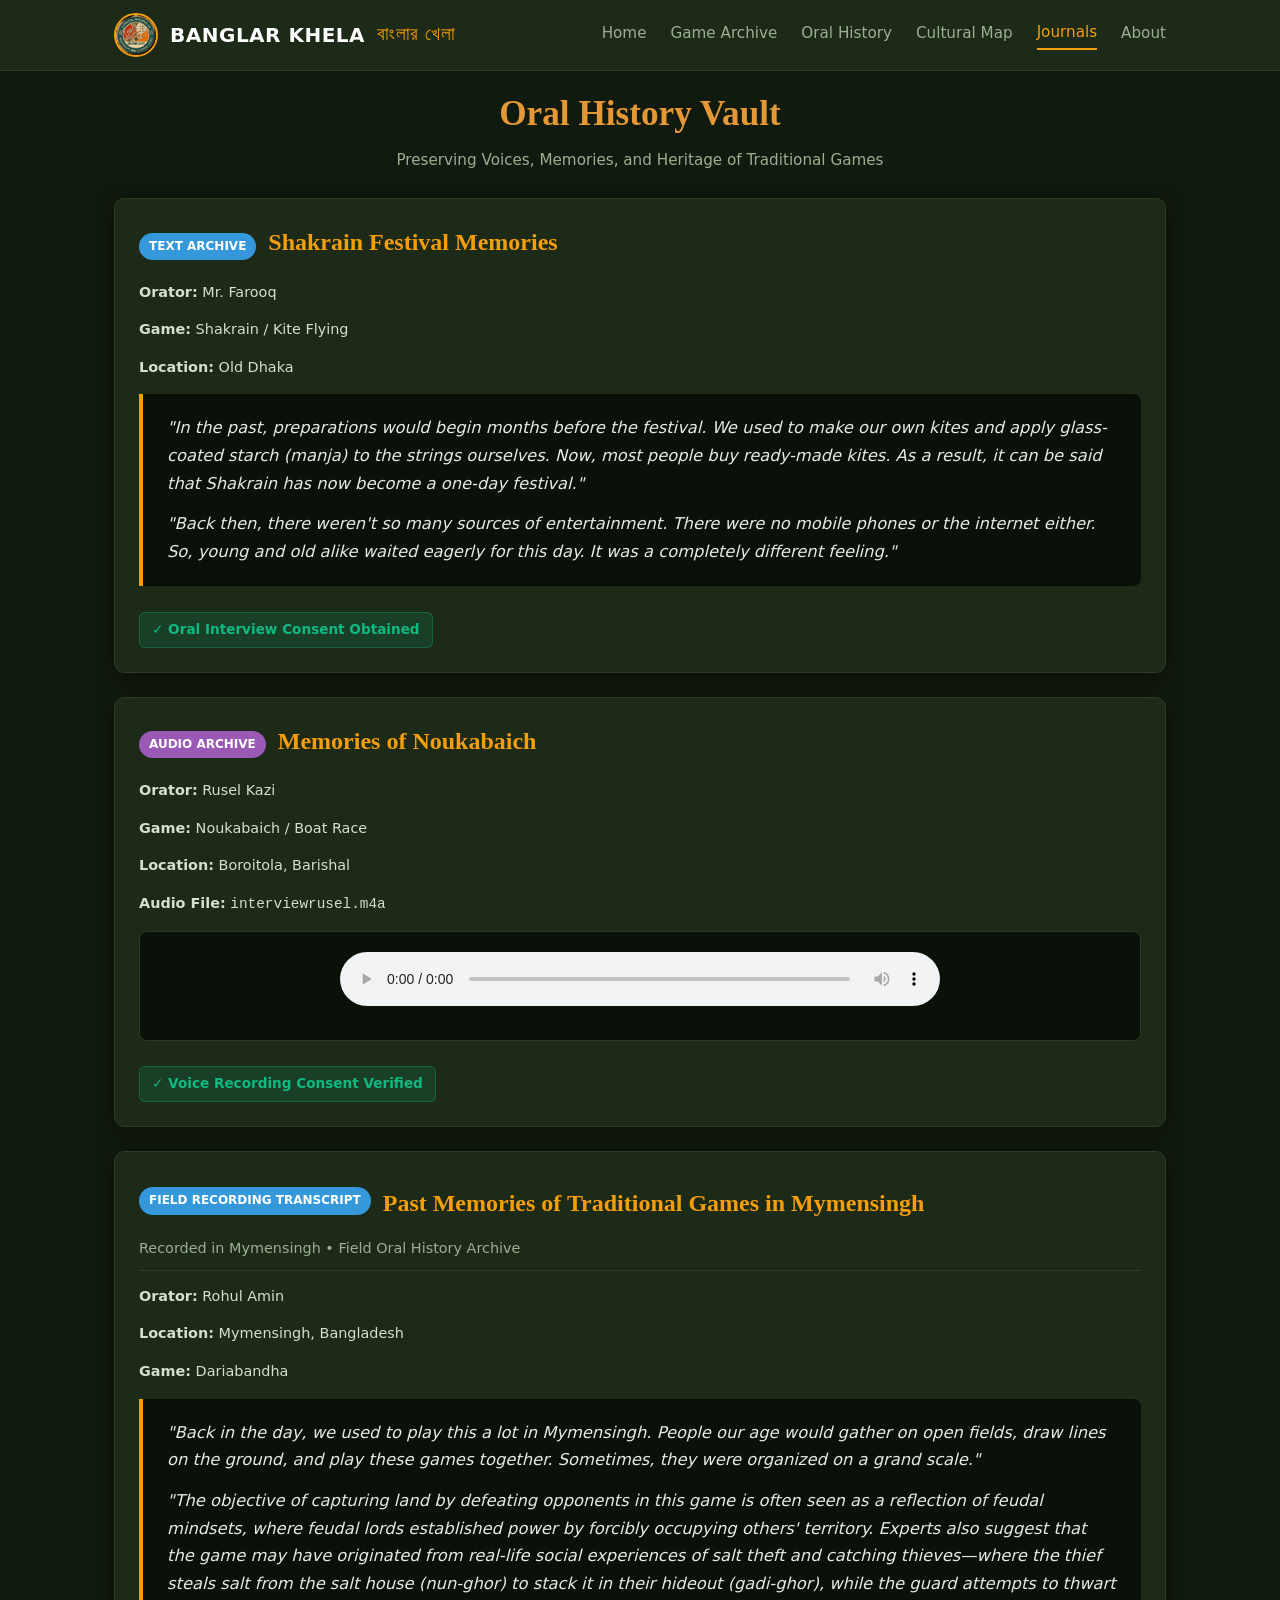
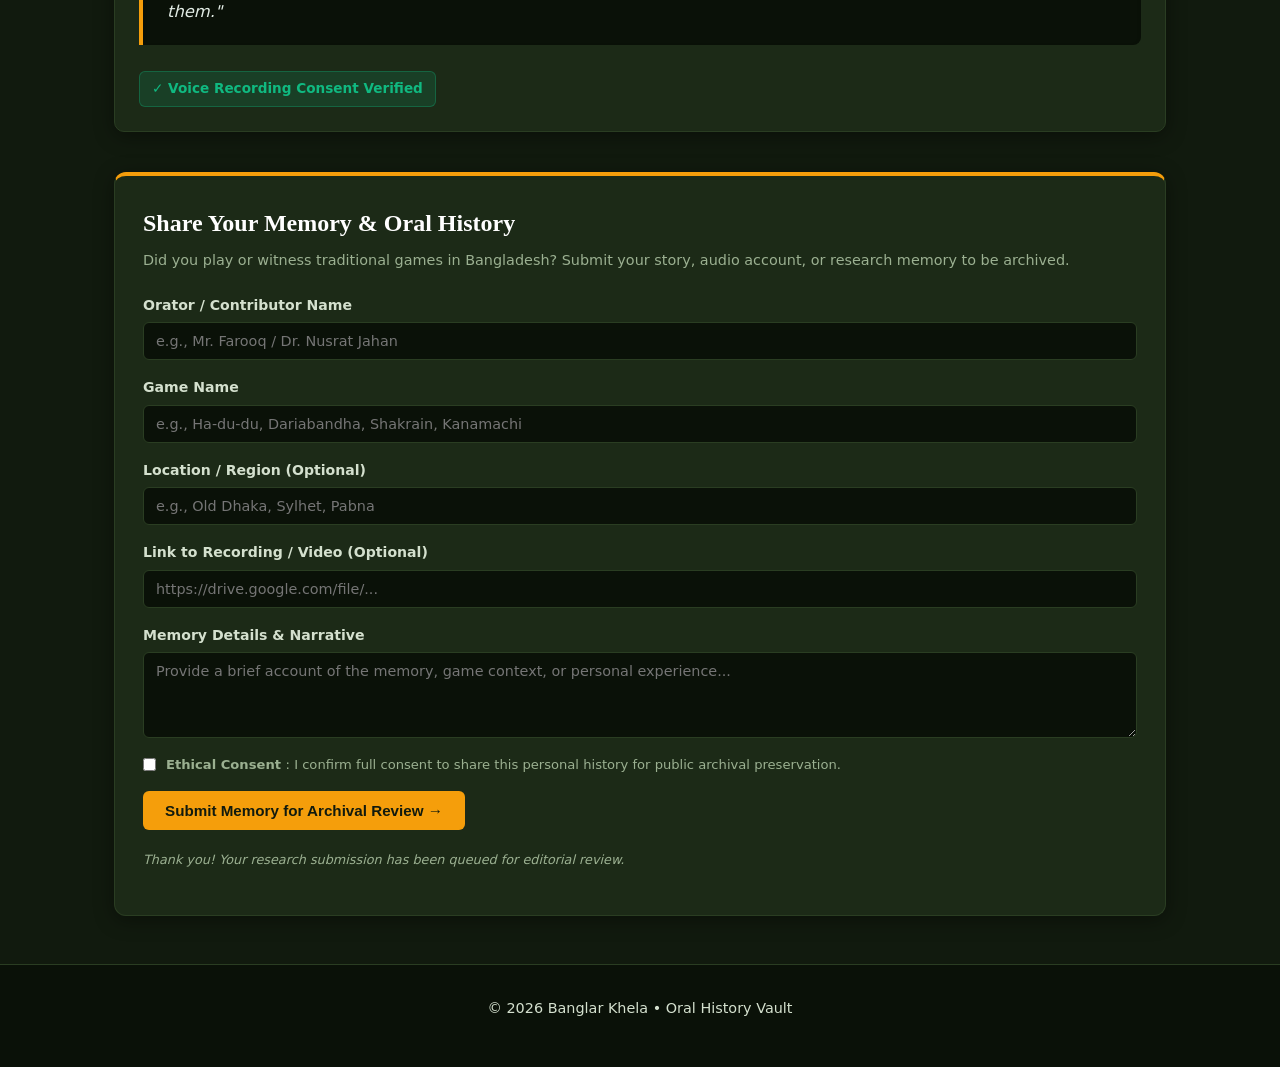
==== oral-history.html @ e22b5107 "Add files via upload" ====
<!DOCTYPE html>
<html lang="en">
<head>
  <meta charset="UTF-8">
  <meta name="viewport" content="width=device-width, initial-scale=1.0">
  <title>BANGLAR KHELA | Oral History Vault</title>
  <link rel="stylesheet" href="style.css">
</head>
<body>

<!-- ==========================================================================
      1. HEADER & NAVIGATION
      ========================================================================== -->

      <header class="site-header">
    <div class="nav-container">
      <a href="index.html" class="brand-logo">
        <img src="logo.png" alt="Banglar Khela Logo" class="site-logo">
        <div class="brand-title">
          BANGLAR KHELA <span class="bengali">বাংলার খেলা</span>
        </div>
      </a>

      <nav class="nav-menu">
        <a href="index.html">Home</a>
        <a href="archive.html">Game Archive</a>
        <a href="oral-history.html">Oral History</a>
        <a href="cultural-map.html">Cultural Map</a>
        <a href="journals.html" class="active">Journals</a>
        <a href="about.html">About</a>
      </nav>
    </div>
  </header>


    <div class="header-title">
      <h1>Oral History Vault</h1>
      <p class="subtitle">Preserving Voices, Memories, and Heritage of Traditional Games</p>
    </div>
  </header>

  <main class="container">

    <!-- SECTION 1: Text Interview (Mr. Farooq) -->
    <article class="card">
      <div class="card-header">
        <span class="badge badge-text">TEXT ARCHIVE</span>
        <h2 class="card-title">Shakrain Festival Memories</h2>
      </div>
      <div class="orator-info">
        <p><strong>Orator:</strong> Mr. Farooq</p>
        <p><strong>Game:</strong> Shakrain / Kite Flying </p>
        <p><strong>Location:</strong> Old Dhaka</p>
      </div>
      <blockquote class="transcript-excerpt">
        <p>"In the past, preparations would begin months before the festival. We used to make our own kites and apply glass-coated starch (manja) to the strings ourselves. Now, most people buy ready-made kites. As a result, it can be said that Shakrain has now become a one-day festival."</p>
        <p>"Back then, there weren't so many sources of entertainment. There were no mobile phones or the internet either. So, young and old alike waited eagerly for this day. It was a completely different feeling."</p>
      </blockquote>
      <div class="ethical-note">
        <span>✓ Oral Interview Consent Obtained</span>
      </div>
    </article>

    <!-- SECTION 2: Audio Interview (Rusel Kazi) -->
    <article class="card">
      <div class="card-header">
        <span class="badge badge-audio">AUDIO ARCHIVE</span>
        <h2 class="card-title">Memories of Noukabaich</h2>
      </div>
      <div class="orator-info">
        <p><strong>Orator:</strong> Rusel Kazi</p>
        <p><strong>Game:</strong> Noukabaich / Boat Race</p>
        <p><strong>Location:</strong> Boroitola, Barishal</p>
        <p><strong>Audio File:</strong> <code>interviewrusel.m4a</code></p>
      </div>
      <div class="audio-wrapper">
        <audio controls class="custom-audio">
          <source src="interviewruselkazi.m4a" type="audio/mp4">
          <source src="interviewruselkazi.m4a" type="audio/x-m4a">
          Your browser does not support the audio element.
        </audio>
      </div>
      <div class="ethical-note">
        <span>✓ Voice Recording Consent Verified</span>
      </div>
    </article>

    <!-- ==========================================================================
       SECTION 3: ORAL HISTORY ENTRY: ROHUL AMIN (MYMENSINGH)
       ========================================================================== -->
    <article class="card">
      <div class="card-header">
        <span class="badge badge-text">FIELD RECORDING TRANSCRIPT</span>
        <h2 class="card-title" style="font-size: 1.5rem; margin-top: 0.5rem; margin-bottom: 0.25rem;">
          Past Memories of Traditional Games in Mymensingh
        </h2>
      </div>

      <p class="interview-meta">Recorded in Mymensingh • Field Oral History Archive</p>

      <div class="orator-info" style="margin-bottom: 1rem;">
        <p><strong>Orator:</strong> Rohul Amin</p>
        <p><strong>Location:</strong> Mymensingh, Bangladesh</p>
        <p><strong>Game:</strong> Dariabandha</p>
      </div>

      <!-- Styled Transcript Block (Matching Mr. Farooq's Design) -->
      <blockquote class="transcript-excerpt">
        <p>"Back in the day, we used to play this a lot in Mymensingh. People our age would gather on open fields, draw lines on the ground, and play these games together. Sometimes, they were organized on a grand scale."</p>
        <p>"The objective of capturing land by defeating opponents in this game is often seen as a reflection of feudal mindsets, where feudal lords established power by forcibly occupying others' territory. Experts also suggest that the game may have originated from real-life social experiences of salt theft and catching thieves—where the thief steals salt from the salt house (<em>nun-ghor</em>) to stack it in their hideout (<em>gadi-ghor</em>), while the guard attempts to thwart them."</p>
      </blockquote>

      <!-- Verification Badge -->
      <div class="ethical-note">
        <span>✓ Voice Recording Consent Verified</span>
      </div>
    </article>

    <!-- SECTION 4: Submission Form (At the Bottom) -->
    <section class="submission-card">
      <h2>Share Your Memory & Oral History</h2>
      <p class="section-desc">Did you play or witness traditional games in Bangladesh? Submit your story, audio account, or research memory to be archived.</p>

      <form class="memory-form" onsubmit="event.preventDefault(); alert('Thank you! Your memory submission has been queued for archival review.');">
        
        <div class="form-group">
          <label for="oratorName">Orator / Contributor Name </label>
          <input type="text" id="oratorName" placeholder="e.g., Mr. Farooq / Dr. Nusrat Jahan" required>
        </div>

        <div class="form-group">
          <label for="gameName">Game Name </label>
          <input type="text" id="gameName" placeholder="e.g., Ha-du-du, Dariabandha, Shakrain, Kanamachi" required>
        </div>

        <div class="form-group">
          <label for="location">Location / Region (Optional)</label>
          <input type="text" id="location" placeholder="e.g., Old Dhaka, Sylhet, Pabna">
        </div>

        <div class="form-group">
          <label for="mediaUrl">Link to Recording / Video (Optional)</label>
          <input type="url" id="mediaUrl" placeholder="https://drive.google.com/file/...">
        </div>

        <div class="form-group">
          <label for="memoryDetails">Memory Details & Narrative </label>
          <textarea id="memoryDetails" rows="4" placeholder="Provide a brief account of the memory, game context, or personal experience..." required></textarea>
        </div>

        <div class="form-group checkbox-group">
          <input type="checkbox" id="ethicalConsent" required>
          <label for="ethicalConsent"><strong>Ethical Consent </strong>: I confirm full consent to share this personal history for public archival preservation.</label>
        </div>

        <button type="submit" class="submit-btn">Submit Memory for Archival Review &rarr;</button>

        <p class="thank-you-msg">Thank you! Your research submission has been queued for editorial review.</p>
      </form>
    </section>

  </main>

  <footer class="site-footer">
    <div class="container">
      <p>&copy; 2026 Banglar Khela • Oral History Vault</p>
    </div>
  </footer>

</body>
</html>
---- style.css ----
/* ==========================================================================
   1. RESET & CSS VARIABLES (RICH DARK OLIVE THEME)
   ========================================================================== */

:root {
  /* Rich Dark Olive Color Palette */
  --bg-body: #111a0e;         /* Deepest Dark Olive Base */
  --bg-card: #1c2a17;         /* Elevated Dark Olive Cards & Header */
  --bg-darker: #0a1108;       /* Darkest Olive for Tables, Inputs & Footer */
  --border-color: #2a3d22;    /* Subtle Olive Border */
  --border-hover: #f59e0b;    /* Warm Gold Border Hover */
  
  /* Legacy/Compatibility Color Mappings */
  --bg-dark: var(--bg-body);
  --header-bg: var(--bg-card);
  --card-bg: var(--bg-card);
  --card-border: var(--border-color);

  /* Text Colors */
  --text-main: #d4e0ce;       /* Light olive sage text */
  --text-white: #ffffff;      /* High contrast white headings */
  --text-muted: #9bb091;      /* Muted sage-gray text */
  
  /* Accent Colors */
  --accent-gold: #f59e0b;     /* Warm Gold Accent */
  --gold-accent: #f59e0b;     /* Gold Accent Mapping */
  --gold-title: #e59836;      /* Title Gold Accent */
  --accent-orange: #f97316;   /* Vibrant Warm Orange */
  --accent-orange-hover: #ea580c;
  --accent-emerald: #10b981;  /* Fresh Emerald Accent */
  
  /* Badge Accent Colors */
  --green-badge: #2ecc71;
  --blue-badge: #3498db;
  --purple-badge: #9b59b6;
  --red-badge: #e74c3c;

  /* Spacing & Radii */
  --border-radius-sm: 6px;
  --border-radius-md: 10px;
  --border-radius-lg: 12px;
  --box-shadow: 0 4px 20px rgba(0, 0, 0, 0.4);
}

* {
  box-sizing: border-box;
  margin: 0;
  padding: 0;
}

body {
  background-color: var(--bg-body);
  color: var(--text-main);
  font-family: 'Plus Jakarta Sans', system-ui, -apple-system, sans-serif;
  line-height: 1.6;
}

.container {
  max-width: 1100px;
  margin: 0 auto;
  padding: 0 1.5rem;
}

.hero-container,
.content-wrapper {
  text-align: center;
}

/* ==========================================================================
   2. HEADER & NAVIGATION LAYOUT
   ========================================================================== */

header, .site-header {
  background-color: var(--bg-card);
  backdrop-filter: blur(10px);
  border-bottom: 1px solid var(--border-color);
  position: sticky;
  top: 0;
  z-index: 1000;
  padding: 0.8rem 0;
}

.nav-container {
  display: flex;
  justify-content: space-between;
  align-items: center;
  max-width: 1100px;
  margin: 0 auto;
  padding: 0 1.5rem;
}

/* Brand Section: Circular Logo + English & Bengali Title */
.brand-logo {
  display: flex;
  align-items: center;
  gap: 12px;
  text-decoration: none;
  font-size: 1.25rem;
  font-weight: 700;
  color: var(--text-white);
}

.brand-logo span {
  color: var(--accent-gold);
  margin-left: 4px;
}

/* Perfect Circle Logo Rule */
.site-logo,
.brand-logo img,
header img {
  width: 44px !important;
  height: 44px !important;
  border-radius: 50% !important;
  object-fit: cover !important;
  object-position: center;
  border: 2px solid var(--accent-gold) !important;
  flex-shrink: 0;
}

/* Title Styling */
.brand-title {
  color: var(--text-white);
  font-size: 1.25rem;
  font-weight: 700;
  letter-spacing: 0.5px;
  display: flex;
  align-items: center;
  gap: 8px;
}

.brand-title .bengali,
.bengali-title {
  color: var(--accent-gold);
  font-weight: 500;
  font-size: 1.2rem;
}

/* Navigation Links */
.nav-links, .nav-menu {
  display: flex;
  list-style: none;
  gap: 1.5rem;
  align-items: center;
  margin: 0;
  padding: 0;
}

.nav-links a, .nav-menu a {
  color: var(--text-muted);
  text-decoration: none;
  font-size: 0.95rem;
  font-weight: 500;
  transition: color 0.2s ease;
  padding-bottom: 4px;
}

.nav-links a:hover,
.nav-links a.active,
.nav-menu a:hover,
.nav-menu a.active {
  color: var(--accent-gold);
  border-bottom: 2px solid var(--accent-gold);
}

.header-title {
  text-align: center;
  margin-top: 15px;
  padding-bottom: 10px;
}

.header-title h1 {
  color: var(--gold-title);
  font-size: 2.2rem;
  margin-bottom: 6px;
}

.header-title p, .subtitle {
  color: var(--text-muted);
  font-size: 0.95rem;
}

/* ==========================================================================
   3. HEADINGS & GENERAL TYPOGRAPHY
   ========================================================================== */

h1, h2, h3 {
  color: var(--text-white);
  font-family: 'Playfair Display', Georgia, serif;
}

h1, .page-title {
  color: var(--accent-gold);
  font-size: 2.2rem;
  margin-bottom: 1rem;
  text-align: center;
}

p {
  margin-bottom: 1rem;
  color: var(--text-main);
}

/* ==========================================================================
   4. GAME ARCHIVE TABLE & FILTERS
   ========================================================================== */

.archive-container, section {
  padding: 2.5rem 0;
}

.archive-table, table {
  width: 100%;
  border-collapse: separate;
  border-spacing: 0;
  background-color: var(--bg-darker);
  border: 1px solid var(--border-color);
  border-radius: 8px;
  overflow: hidden;
  margin-top: 1.5rem;
  text-align: left;
}

.archive-table th, table th {
  color: var(--accent-gold);
  background-color: var(--bg-card);
  padding: 12px 16px;
  border-bottom: 1px solid var(--border-color);
  font-size: 0.95rem;
  font-weight: 600;
}

.archive-table td, table td {
  padding: 14px 16px;
  border-bottom: 1px solid var(--border-color);
  color: var(--text-white);
  font-size: 0.95rem;
}

.archive-table tr:hover {
  background-color: rgba(42, 61, 34, 0.5);
}

/* Category Filter Buttons */
.filter-tabs, .filter-buttons {
  display: flex;
  gap: 10px;
  margin-bottom: 1.5rem;
  flex-wrap: wrap;
}

.filter-btn, .tab-btn {
  background: var(--bg-card);
  border: 1px solid var(--border-color);
  color: var(--text-main);
  padding: 8px 16px;
  border-radius: 6px;
  cursor: pointer;
  font-size: 0.9rem;
  transition: all 0.2s ease;
}

.filter-btn.active, .filter-btn:hover,
.tab-btn.active, .tab-btn:hover {
  background: var(--accent-gold);
  color: var(--bg-body);
  border-color: var(--accent-gold);
  font-weight: 600;
}

/* ==========================================================================
   5. GENERAL CARDS & HERO SECTION
   ========================================================================== */

.card-grid {
  display: grid;
  grid-template-columns: repeat(auto-fit, minmax(300px, 1fr));
  gap: 1.5rem;
  margin-top: 2rem;
}

.card {
  background-color: var(--bg-card);
  border: 1px solid var(--border-color);
  border-radius: var(--border-radius-md);
  padding: 1.5rem;
  margin-bottom: 1.5rem;
  transition: transform 0.2s ease, border-color 0.2s ease;
  box-shadow: var(--box-shadow);
}

.card:hover {
  transform: translateY(-4px);
  border-color: var(--accent-gold);
}

.card h3, .card-title {
  color: var(--gold-title);
  font-size: 1.35rem;
  margin-bottom: 0.5rem;
}

a.view-link, .card a {
  color: var(--accent-gold);
  text-decoration: none;
  font-weight: 500;
}

a.view-link:hover {
  text-decoration: underline;
}

.btn-primary {
  display: inline-block;
  background-color: var(--accent-orange);
  color: var(--bg-body);
  padding: 0.75rem 2rem;
  border-radius: 6px;
  font-weight: 700;
  font-size: 1.05rem;
  text-decoration: none;
  transition: all 0.3s ease;
}

.btn-primary:hover {
  background-color: var(--accent-orange-hover);
  transform: translateY(-2px);
}

.main-featured-image {
  width: 100%;
  max-width: 1000px;
  height: 400px;
  object-fit: cover;
  border-radius: 10px;
  display: block;
  margin: 0 auto;
}

.hero-title {
  font-family: 'Playfair Display', Georgia, serif;
  font-size: 2.5rem;
  font-weight: 700;
  color: var(--text-white);
  margin-bottom: 1.25rem;
  line-height: 1.25;
}

.hero-title-italic {
  font-style: italic;
  color: var(--accent-gold);
  font-weight: 600;
}

/* ==========================================================================
   6. DOSSIER PAGE STYLES (game-detail.html)
   ========================================================================== */

.dossier-container {
  max-width: 900px;
  margin: 0 auto;
  padding: 2.5rem 1.5rem 5rem;
}

.back-link {
  display: inline-block;
  color: var(--accent-gold);
  text-decoration: none;
  font-weight: 600;
  font-size: 0.9rem;
  margin-bottom: 1.5rem;
  transition: color 0.2s ease;
}

.back-link:hover {
  color: var(--accent-orange);
}

.dossier-header-box {
  background-color: var(--bg-card);
  border: 1px solid var(--border-color);
  border-left: 5px solid var(--accent-gold);
  border-radius: var(--border-radius-lg);
  padding: 2rem;
  margin-bottom: 2rem;
  text-align: center;
  box-shadow: var(--box-shadow);
}

.dossier-title {
  font-family: 'Playfair Display', Georgia, serif;
  font-size: 2.5rem;
  color: var(--accent-gold);
  margin-bottom: 0.75rem;
}

.dossier-tagline {
  font-size: 1.1rem;
  color: var(--text-main);
  max-width: 750px;
  margin: 0 auto;
  line-height: 1.6;
}

.meta-grid {
  display: grid;
  grid-template-columns: repeat(auto-fit, minmax(260px, 1fr));
  gap: 1.25rem;
  margin-bottom: 2rem;
}

.meta-card {
  background-color: var(--bg-card);
  border: 1px solid var(--border-color);
  border-top: 3px solid var(--accent-orange);
  padding: 1.25rem 1.5rem;
  border-radius: 10px;
  display: flex;
  flex-direction: column;
  gap: 0.5rem;
  box-shadow: 0 2px 10px rgba(0, 0, 0, 0.3);
}

.meta-label {
  font-size: 0.75rem;
  text-transform: uppercase;
  letter-spacing: 0.08em;
  color: var(--accent-gold);
  font-weight: 700;
}

.meta-value {
  font-size: 0.98rem;
  color: var(--text-white);
  font-weight: 600;
  line-height: 1.4;
}

.dossier-box {
  background-color: var(--bg-card);
  border: 1px solid var(--border-color);
  border-radius: var(--border-radius-lg);
  padding: 2rem;
  margin-bottom: 2rem;
  box-shadow: var(--box-shadow);
}

.box-title {
  font-family: 'Playfair Display', Georgia, serif;
  font-size: 1.6rem;
  color: var(--accent-gold);
  margin-bottom: 1.25rem;
  padding-bottom: 0.5rem;
  border-bottom: 2px solid var(--border-color);
}

.subsection-title {
  font-size: 1.15rem;
  color: var(--text-white);
  margin: 1.5rem 0 1rem 0;
  font-weight: 600;
}

.dossier-text {
  color: var(--text-main);
  line-height: 1.8;
  font-size: 1rem;
  margin-bottom: 1rem;
}

.dossier-text:last-child {
  margin-bottom: 0;
}

.dossier-table {
  width: 100%;
  border-collapse: separate;
  border-spacing: 0;
  background-color: var(--bg-darker);
  border: 1px solid var(--border-color);
  border-radius: 8px;
  overflow: hidden;
  margin-top: 1rem;
}

.dossier-table th,
.dossier-table td {
  padding: 1rem 1.25rem;
  border-bottom: 1px solid var(--border-color);
  font-size: 0.95rem;
  text-align: left;
}

.dossier-table tr:last-child th,
.dossier-table tr:last-child td {
  border-bottom: none;
}

.dossier-table th {
  width: 35%;
  background-color: #142010;
  color: var(--accent-gold);
  font-weight: 600;
}

.dossier-table td {
  color: var(--text-white);
}

.dossier-list {
  list-style: none;
  padding-left: 0;
  margin-top: 1rem;
}

.dossier-list li {
  position: relative;
  padding-left: 1.5rem;
  margin-bottom: 0.85rem;
  color: var(--text-main);
  line-height: 1.6;
}

.dossier-list li::before {
  content: "•";
  color: var(--accent-orange);
  font-size: 1.5rem;
  position: absolute;
  left: 0.2rem;
  top: -0.2rem;
}

.dossier-list li strong {
  color: var(--text-white);
}

/* ==========================================================================
   7. GALLERY & MEDIA GRID
   ========================================================================== */

.media-gallery-grid {
  display: grid;
  grid-template-columns: repeat(auto-fit, minmax(300px, 1fr));
  gap: 1.5rem;
  margin-top: 1rem;
}

.media-card-wrapper {
  background-color: var(--bg-card);
  border: 1px solid var(--border-color);
  padding: 1rem;
  border-radius: var(--border-radius-lg);
  margin-bottom: 2rem;
}

.dossier-img {
  width: 100%;
  max-height: 420px;
  object-fit: cover;
  border-radius: 8px;
  display: block;
}

.media-caption {
  font-size: 0.85rem;
  color: var(--text-muted);
  text-align: center;
  margin-top: 0.75rem;
  font-style: italic;
}

/* ==========================================================================
   8. ORAL HISTORY VAULT STYLES (Shakrain, Audio, Video & Badges)
   ========================================================================== */

.interview-card {
  position: relative;
}

.card-header {
  display: flex;
  align-items: center;
  gap: 12px;
  margin-bottom: 12px;
  flex-wrap: wrap;
}

.card-header h2 {
  font-size: 1.5rem;
  color: var(--accent-gold);
}

.orator-info, .interview-meta {
  font-size: 0.9rem;
  color: var(--text-muted);
  margin-bottom: 15px;
  line-height: 1.5;
}

.interview-meta {
  padding-bottom: 10px;
  border-bottom: 1px solid var(--border-color);
}

/* Badges */
.badge {
  padding: 4px 10px;
  border-radius: 20px;
  font-size: 0.75rem;
  font-weight: 700;
  text-transform: uppercase;
  color: #ffffff;
}

.badge-text { background-color: var(--blue-badge); }
.badge-audio { background-color: var(--purple-badge); }
.badge-video { background-color: var(--red-badge); }

.consent-badge, .ethical-note {
  display: inline-block;
  background-color: rgba(16, 185, 129, 0.15);
  color: var(--accent-emerald);
  font-size: 0.85rem;
  padding: 6px 12px;
  border-radius: 6px;
  border: 1px solid rgba(16, 185, 129, 0.3);
  font-weight: 600;
  margin-top: 10px;
}

/* Quote Box */
.transcript-excerpt {
  background-color: var(--bg-darker);
  border-left: 4px solid var(--accent-gold);
  padding: 1.25rem 1.5rem;
  margin: 1rem 0;
  font-style: italic;
  border-radius: 0 8px 8px 0;
  box-shadow: inset 0 2px 4px rgba(0,0,0,0.2);
}

.transcript-excerpt p {
  color: #e2ece5;
  margin-bottom: 0.8rem;
  font-size: 1.02rem;
  line-height: 1.7;
}

.transcript-excerpt p:last-child {
  margin-bottom: 0;
}

/* Media Wrappers */
.audio-wrapper, .audio-player-wrapper {
  background: var(--bg-darker);
  border: 1px solid var(--border-color);
  padding: 1.25rem;
  border-radius: 8px;
  text-align: center;
  margin: 15px 0;
}

.custom-audio {
  width: 100%;
  max-width: 600px;
  margin-bottom: 6px;
  outline: none;
}

.audio-caption {
  font-size: 0.9rem;
  color: var(--text-muted);
  margin-bottom: 0;
}

.video-wrapper {
  position: relative;
  padding-bottom: 56.25%;
  height: 0;
  overflow: hidden;
  border-radius: 8px;
  background-color: #000000;
  border: 1px solid var(--border-color);
  margin: 15px 0;
}

.video-wrapper iframe {
  position: absolute;
  top: 0;
  left: 0;
  width: 100%;
  height: 100%;
  border: 0;
}

.card-footer {
  margin-top: 15px;
}

/* ==========================================================================
   9. SUBMISSION FORM CARD
   ========================================================================== */

.submission-card, .submission-section {
  background-color: var(--bg-card);
  border: 1px solid var(--border-color);
  border-top: 4px solid var(--accent-gold);
  border-radius: var(--border-radius-lg);
  padding: 28px;
  margin-top: 40px;
  box-shadow: var(--box-shadow);
}

.submission-card h2, .submission-section h2 {
  color: var(--text-white);
  font-size: 1.5rem;
  margin-bottom: 6px;
}

.section-desc {
  font-size: 0.9rem;
  color: var(--text-muted);
  margin-bottom: 22px;
}

.memory-form {
  display: flex;
  flex-direction: column;
  gap: 16px;
}

.form-group {
  display: flex;
  flex-direction: column;
  gap: 6px;
}

.form-group label {
  font-size: 0.88rem;
  color: var(--text-main);
  font-weight: 600;
}

.form-group input[type="text"],
.form-group input[type="url"],
.form-group textarea {
  background-color: var(--bg-darker);
  border: 1px solid var(--border-color);
  color: var(--text-white);
  padding: 10px 12px;
  border-radius: 6px;
  font-size: 0.9rem;
  font-family: inherit;
  transition: border-color 0.2s ease;
}

.form-group input:focus,
.form-group textarea:focus {
  outline: none;
  border-color: var(--accent-gold);
}

.checkbox-group {
  flex-direction: row;
  align-items: flex-start;
  gap: 10px;
}

.checkbox-group input {
  margin-top: 4px;
}

.checkbox-group label {
  font-size: 0.82rem;
  color: var(--text-muted);
  font-weight: normal;
}

.submit-btn {
  background-color: var(--accent-gold);
  color: var(--bg-body);
  border: none;
  padding: 11px 22px;
  border-radius: 6px;
  font-size: 0.95rem;
  font-weight: 700;
  cursor: pointer;
  align-self: flex-start;
  transition: opacity 0.2s ease, transform 0.2s ease;
}

.submit-btn:hover {
  opacity: 0.9;
  transform: translateY(-1px);
}

.thank-you-msg {
  font-size: 0.8rem;
  color: var(--text-muted);
  font-style: italic;
  margin-top: 4px;
}

/* ==========================================================================
   10. FOOTER
   ========================================================================== */

footer, .site-footer {
  border-top: 1px solid var(--border-color);
  padding: 2rem 0;
  text-align: center;
  color: var(--text-muted);
  background-color: var(--bg-darker);
  margin-top: 3rem;
  font-size: 0.9rem;
}
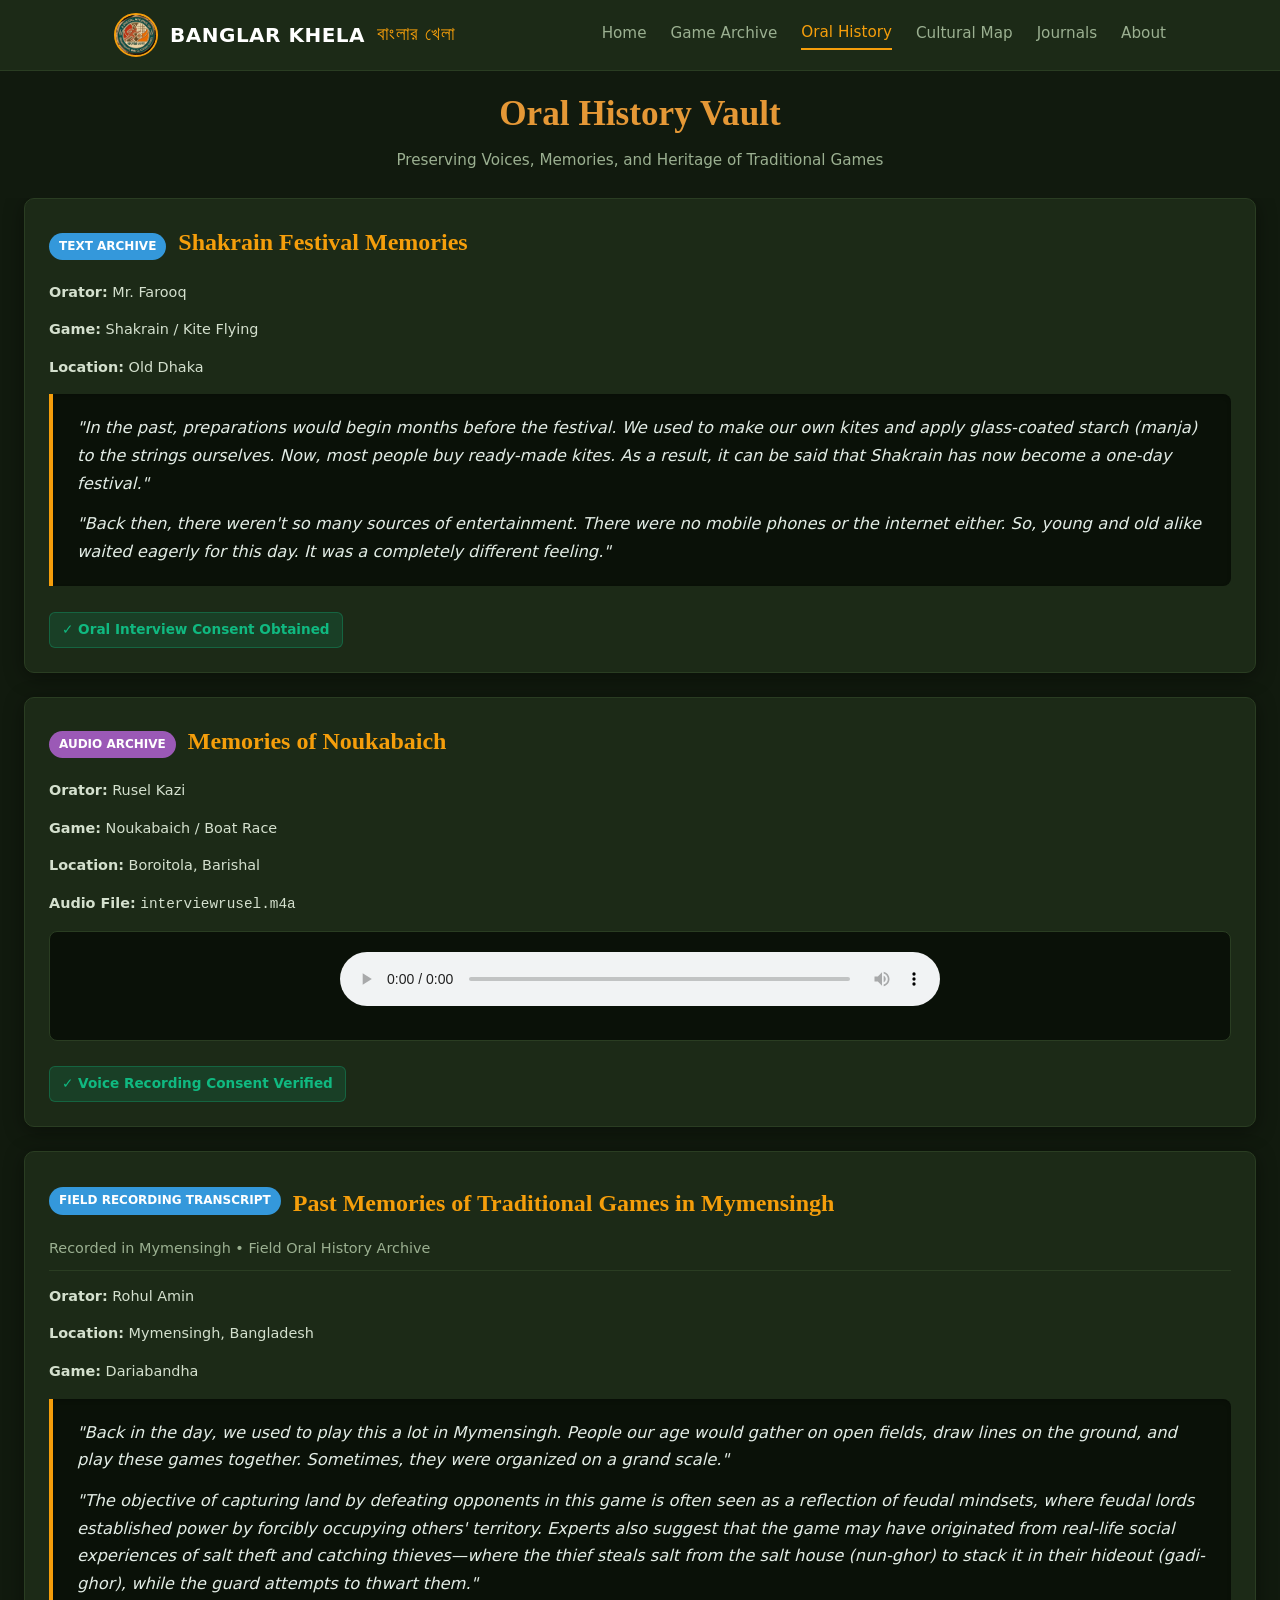
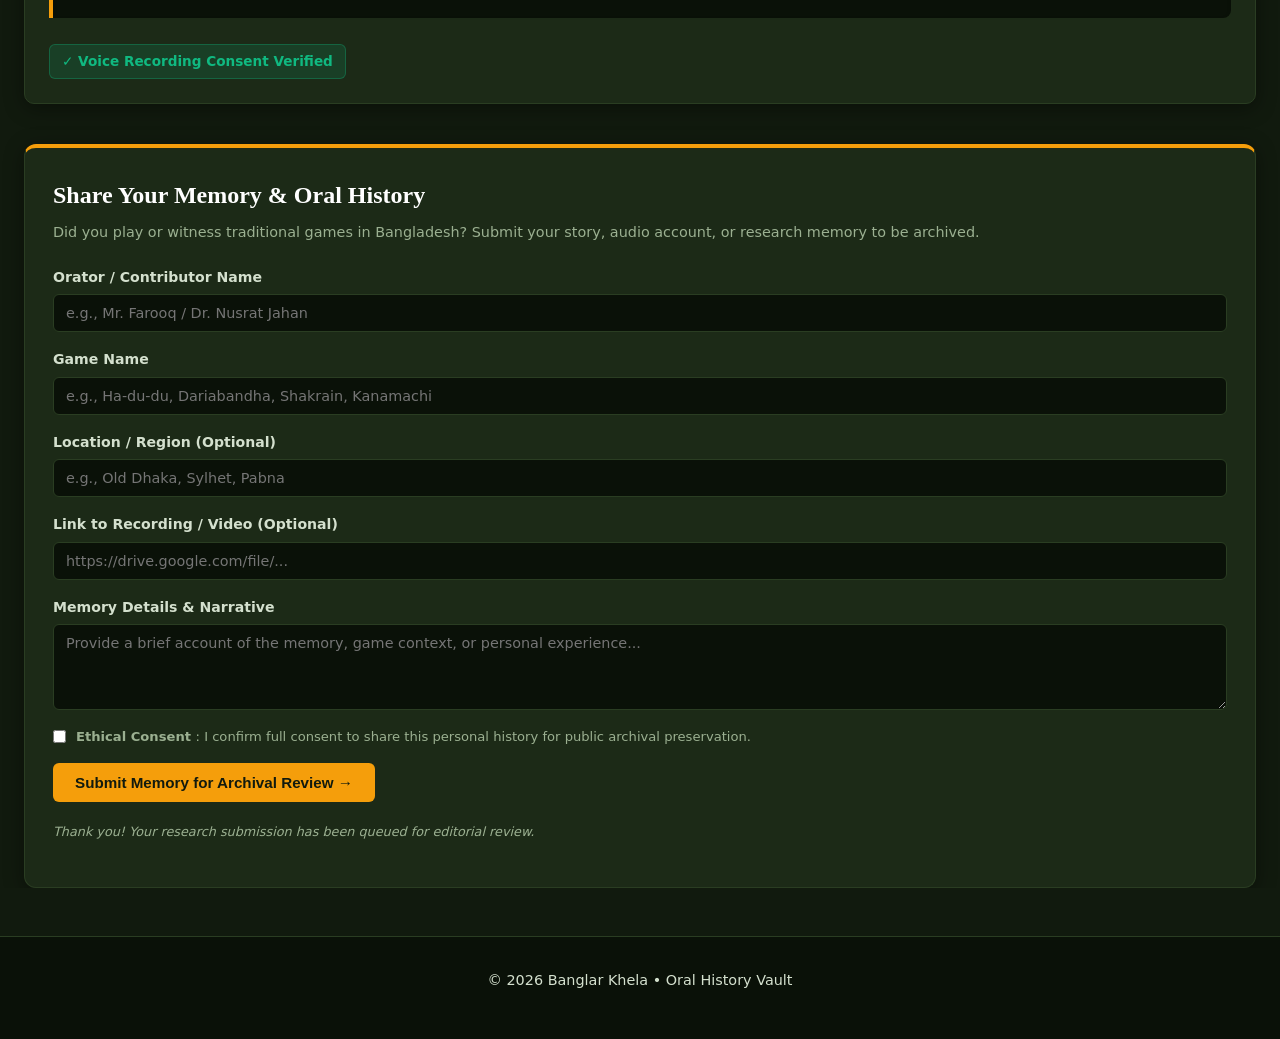
==== commit 30b676ec: "Update oral-history.html" ====
--- a/oral-history.html
+++ b/oral-history.html
@@ -24,9 +24,9 @@
       <nav class="nav-menu">
         <a href="index.html">Home</a>
         <a href="archive.html">Game Archive</a>
-        <a href="oral-history.html">Oral History</a>
+        <a href="oral-history.html" class="active">Oral History</a>
         <a href="cultural-map.html">Cultural Map</a>
-        <a href="journals.html" class="active">Journals</a>
+        <a href="journals.html">Journals</a>
         <a href="about.html">About</a>
       </nav>
     </div>
@@ -168,4 +168,4 @@
   </footer>
 
 </body>
-</html>+</html>
--- a/style.css
+++ b/style.css
@@ -802,6 +802,116 @@
 }
 
 /* ==========================================================================
+   MOBILE RESPONSIVE STYLES
+   ========================================================================== */
+@media screen and (max-width: 768px) {
+
+  /* Adjust Container Padding */
+  body, .container {
+    padding-left: 1rem !important;
+    padding-right: 1rem !important;
+    overflow-x: hidden;
+  }
+
+  /* Make Navigation Bar Scroll horizontally or stack */
+  .nav-container {
+    flex-direction: column;
+    align-items: center;
+    gap: 1rem;
+  }
+
+  .nav-menu, .nav-links {
+    display: flex;
+    flex-wrap: wrap;
+    justify-content: center;
+    gap: 0.5rem;
+    padding: 0;
+  }
+
+  .nav-menu a, .nav-links a {
+    font-size: 0.85rem;
+    padding: 0.3rem 0.6rem;
+  }
+
+  /* Scale Down Typography for Phone Screens */
+  h1, .page-title {
+    font-size: 1.8rem !important;
+    line-height: 1.2 !important;
+  }
+
+  h2 {
+    font-size: 1.4rem !important;
+  }
+
+  p, .subtitle, .dossier-text {
+    font-size: 0.95rem !important;
+  }
+
+  /* Filter Buttons Wrap nicely on small displays */
+  .filter-tabs {
+    flex-wrap: wrap;
+    gap: 0.4rem;
+  }
+
+  .filter-btn {
+    font-size: 0.8rem;
+    padding: 0.4rem 0.8rem;
+  }
+
+  /* Game Archive Table Mobile Fixes */
+  .archive-table-container, .table-wrapper, div:has(> table) {
+    width: 100% !important;
+    overflow-x: auto !important;
+    -webkit-overflow-scrolling: touch;
+    margin-bottom: 1rem;
+  }
+
+  table {
+    display: table !important;
+    width: 100% !important;
+    font-size: 0.8rem !important;
+    border-collapse: collapse;
+  }
+
+  th, td {
+    padding: 8px 6px !important;
+    white-space: normal !important;
+    word-break: break-word !important;
+  }
+
+  .search-container input, .search-bar {
+    width: 100% !important;
+    box-sizing: border-box;
+  }
+
+  .card, .submission-card {
+    padding: 1rem !important;
+  }
+}
+
+/* Force Horizontal Scroll for Game Archive Table */
+.archive-container, 
+main, 
+.table-container, 
+div:has(> table) {
+  width: 100% !important;
+  max-width: 100vw !important;
+  overflow-x: auto !important;
+  -webkit-overflow-scrolling: touch;
+  box-sizing: border-box;
+}
+
+table {
+  min-width: 600px !important;
+  width: 100% !important;
+}
+
+th, td {
+  white-space: normal !important;
+  word-wrap: break-word !important;
+}
+
+/* ==========================================================================
    10. FOOTER
    ========================================================================== */
 
